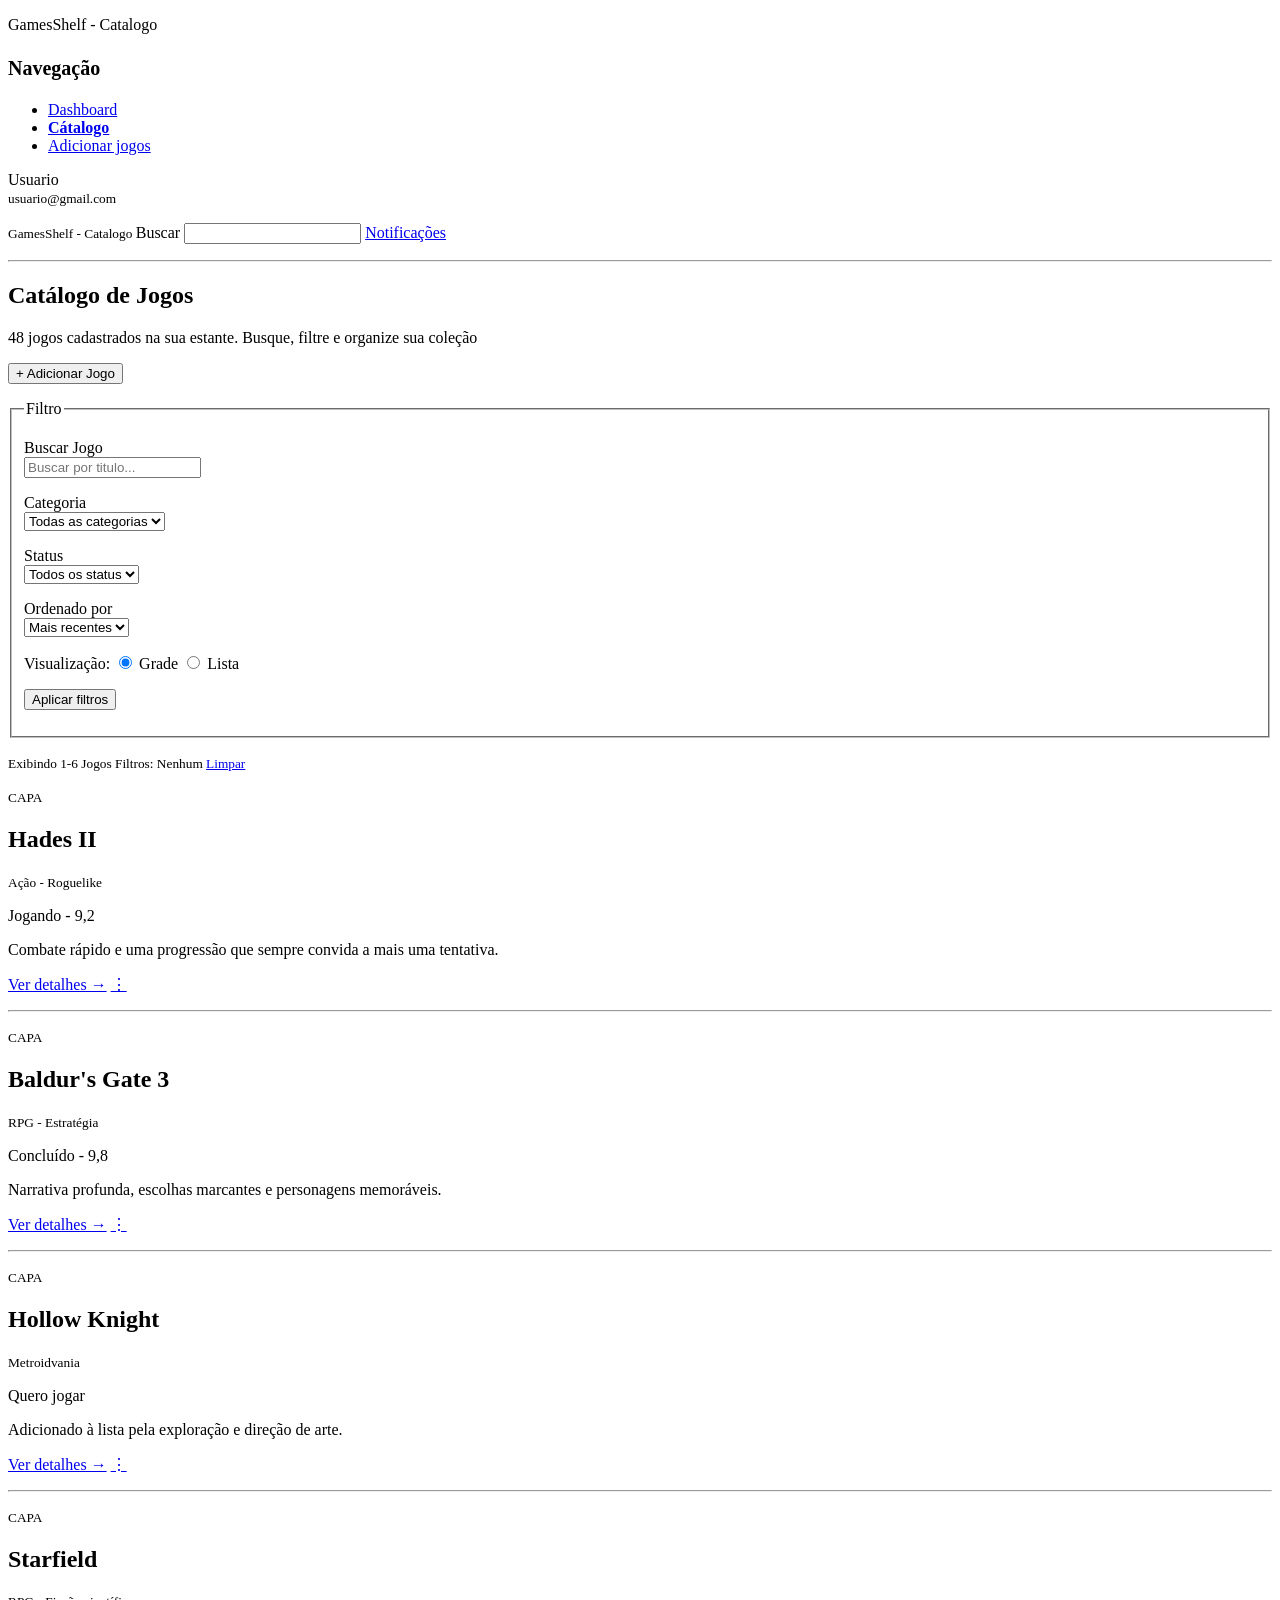
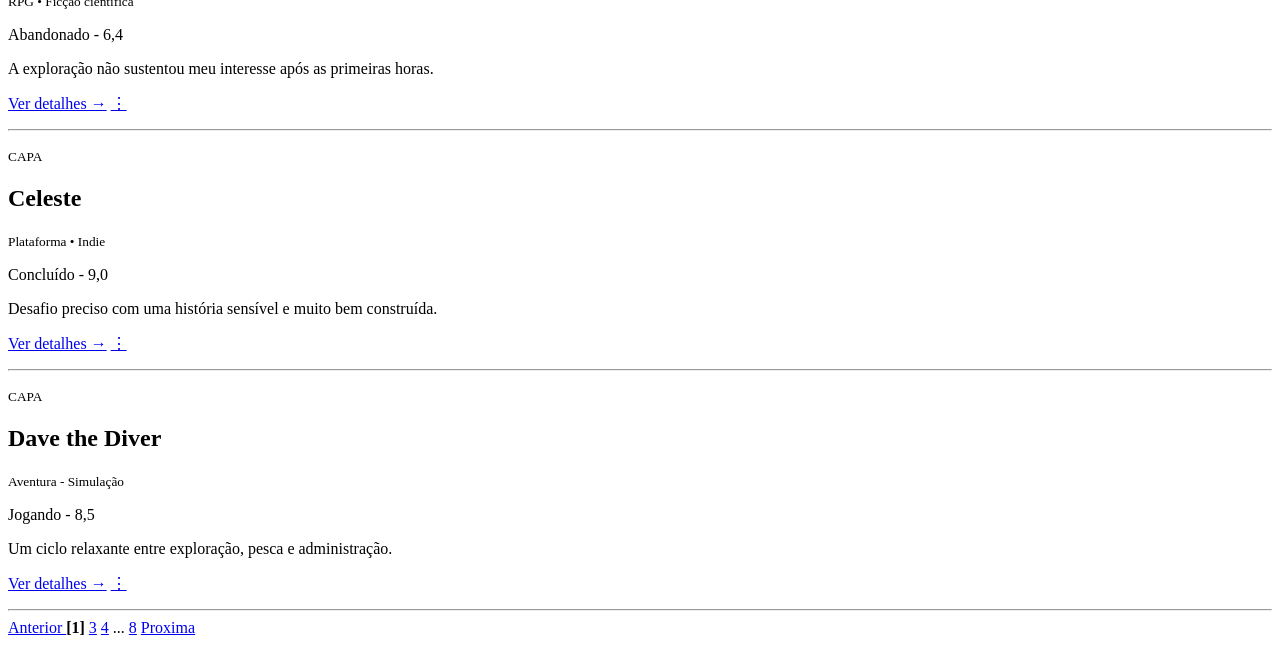
==== pages/catalogo.html @ 9e5dd13d "feat: adiciona página de catalogo" ====
<!DOCTYPE html>
<html lang="pt-br">
<head>
    <meta charset="UTF-8">
    <meta name="viewport" content="width=device-width, initial-scale=1.0">
    <title>GamesShelf </title>
</head>

<aside>
    <header>
    <p> GamesShelf - Catalogo </p>
    </header>

    <nav>
        <h2> <small> Navegação </small> </h2>
        <ul>
            <li><a href="dashboard.html"> Dashboard </a></li>
            <li><a href="catalogo.html" aria-current="page"> <strong> Cátalogo </strong> </a></li>
            <li><a href="adicionar-jogos.html">Adicionar jogos</a></li>
        </ul>
    </nav>

    <footer>
        <p> Usuario <br>
        <small> usuario@gmail.com </small> </p>
    </footer>
</aside>

<header>
    <p>
        <small> GamesShelf - Catalogo </small>
        <label for="busca-global"> Buscar </label>
        <input type="search" id="busca-global" name="busca-global">
        <a href="#" aria-label="Notificações">Notificações</a>

    </p>
</header>
<hr>

<body>

    <main>
        <section>
            <h1> Catálogo de Jogos </h1>
            <p> 48 jogos cadastrados na sua estante. Busque, filtre e organize sua coleção </p>
            <p> <a href="adicionar-jogo.html"> <button type="button"> + Adicionar Jogo </button> </a> </p>
        </section>


        <section aria-label="Filtros">
            <form action="catalogo.html" method="get"> 
                <fieldset>  
                   <legend> Filtro </legend>

                   <p>
                        <label for="busca"> Buscar Jogo </label> <br>
                        <input type="search" id="busca" placeholder="Buscar por titulo...">
                    </p>

                    <p>
                        <label for="categoria"> Categoria </label> <br>
                        <select id="categoria" name="categoria">
                            <option value=""> Todas as categorias </option> 
                            <option value="acao"> Ação </option>
                            <option value="rpg"> RPG </option>
                            <option value="aventura"> Aventura </option>
                            <option value="plataforma"> Plataforma </option>
                            <option value="metroidvania"> Metroidvania </option>
                        </select>
                    </p>

                    <p>
                        <label for="status"> Status </label> <br>
                        <select id="status" name="status">
                            <option value=""> Todos os status </option>
                            <option value="quero-jogar"> Quero jogar </option>
                            <option value="concluido"> Concluido </option>
                            <option value="jogando"> Jogando  </option>
                            <option value="abandonado"> Abandonado </option>
                        </select>
                    </p>

                    <p>
                        <label id="ordem"> Ordenado por </label> <br>
                        <select id="ordem" name="ordem">
                            <option value=""> Mais recentes </option>
                            <option value="maior-nota"> Maior nota </option>
                            <option value="titulo"> Titulo (A-Z) </option>
                        </select>
                    </p>

                    <div> 
                    
                        
                      <p>
                          Visualização:
                          <label> <input type="radio" name="visao" value="grade" checked> Grade </label>
                          <label> <input type="radio" name="visao" value="lista"> Lista </label>
                      </p>

                      <p>
                          <button type="submit"> Aplicar filtros </button>
                      </p>

                    </div>

                </fieldset>
            </form>      
        </section>

        <div>
            <p><small> Exibindo 1-6 Jogos </small>
            <span></span>
            <small> Filtros: Nenhum <a href="catalogo.html"> Limpar </a></small>
            </p>
        </div>



        <section aria-label="Jogos">

            <article>
                 <p><small>CAPA</small></p>
                <h2>Hades II</h2>
                 <p><small>Ação - Roguelike</small></p>
                 <p>Jogando - 9,2</p>
                 <p>Combate rápido e uma progressão que sempre convida a mais uma tentativa.</p>
                <p><a href="detalhes-jogo.html">Ver detalhes →</a> <span></span> <a href="#" aria-label="Mais opções">⋮</a></p>
            </article>
            <hr>

            <article>
                <p><small>CAPA</small></p>
                <h2>Baldur's Gate 3</h2>
                <p><small>RPG - Estratégia</small></p>
                <p>Concluído - 9,8</p>
                <p>Narrativa profunda, escolhas marcantes e personagens memoráveis.</p>
                <p><a href="detalhes-jogo.html">Ver detalhes →</a> <span></span> <a href="#" aria-label="Mais opções">⋮</a></p>
            </article>
            <hr>

            <article>
                <p><small>CAPA</small></p>
                <h2>Hollow Knight</h2>
                <p><small>Metroidvania</small></p>
                <p>Quero jogar </p>
                <p>Adicionado à lista pela exploração e direção de arte.</p>
                <p><a href="detalhes-jogo.html">Ver detalhes →</a> <span></span> <a href="#" aria-label="Mais opções">⋮</a></p>
            </article>
            <hr>

            <article>
                <p><small>CAPA</small></p>
                <h2>Starfield</h2>
                <p><small>RPG • Ficção científica</small></p>
                <p>Abandonado - 6,4</p>
                <p>A exploração não sustentou meu interesse após as primeiras horas.</p>
                <p><a href="detalhes-jogo.html">Ver detalhes →</a> <span></span> <a href="#" aria-label="Mais opções">⋮</a></p>
            </article>
            <hr>

            <article>
                <p><small>CAPA</small></p>
                <h2>Celeste</h2>
                <p><small>Plataforma • Indie</small></p>
                <p>Concluído - 9,0</p>
                <p>Desafio preciso com uma história sensível e muito bem construída.</p>
                <p><a href="detalhes-jogo.html">Ver detalhes →</a> <span></span> <a href="#" aria-label="Mais opções">⋮</a></p>
            </article>
            <hr>

            <article>
                <p><small>CAPA</small></p>
                <h2>Dave the Diver</h2>
                <p><small>Aventura - Simulação</small></p>
                <p>Jogando - 8,5</p>
                <p>Um ciclo relaxante entre exploração, pesca e administração.</p>
                <p><a href="detalhes-jogo.html">Ver detalhes →</a> <span></span>  <a href="#" aria-label="Mais opções">⋮</a></p>
            </article>
            <hr>

        </section>

        <div>
            <nav>
                <a href="#"> Anterior </a>
                <strong aria-label="page"> [1] </strong>
                <a href="#">3</a>
                <a href="#">4</a>
                ...
                <a href="#">8</a>
                <a href="#">Proxima</a>
            </nav>
        </div>

    </main>
    
</body>
</html>
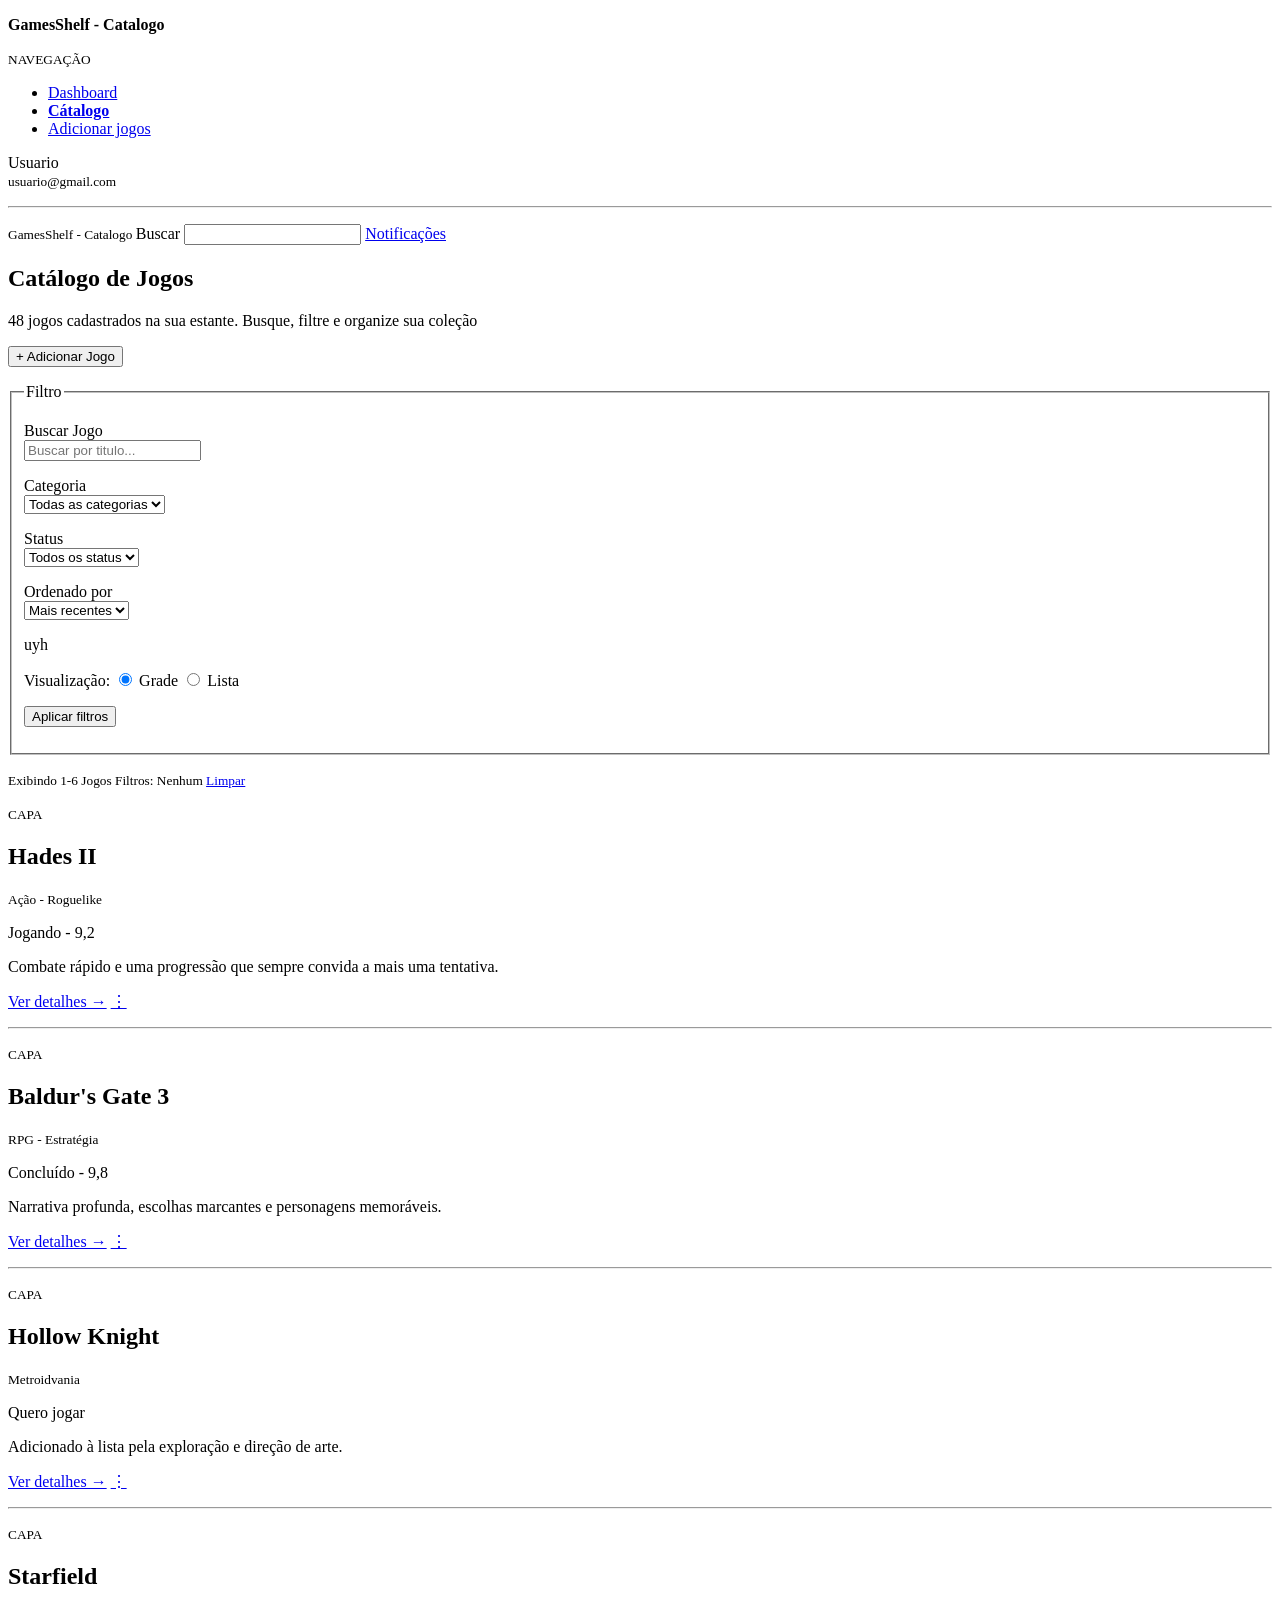
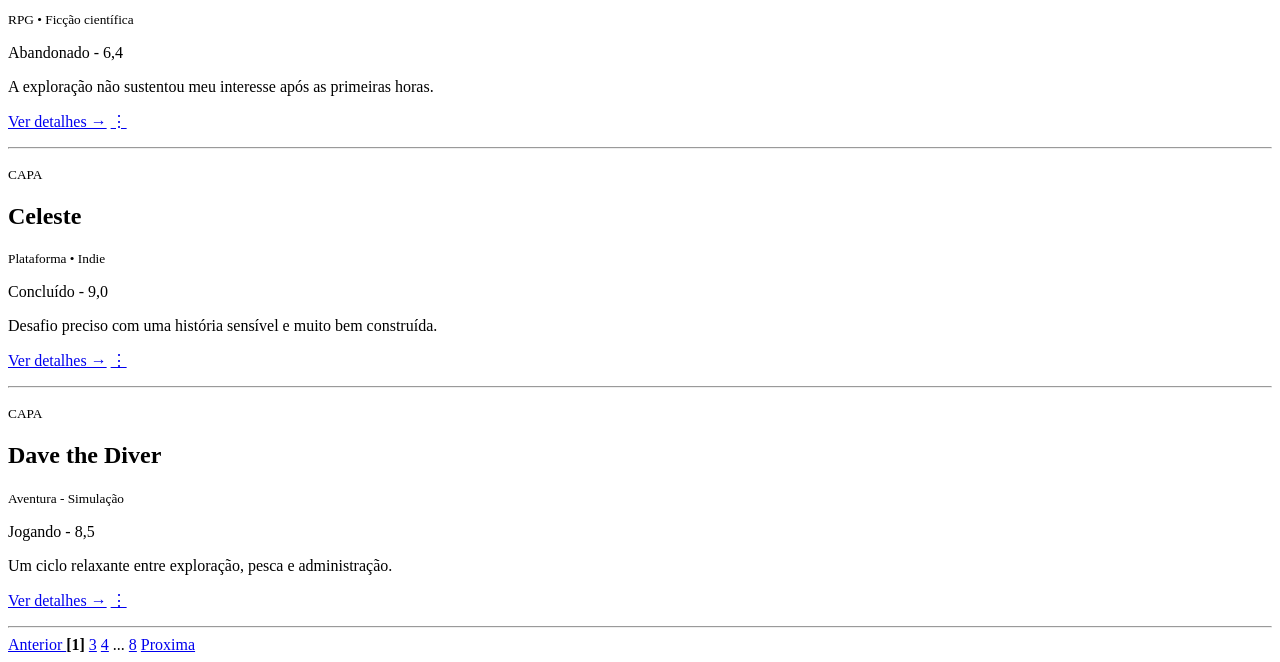
==== commit 7e6faa6a: "feat: corrige e adiciona tags e valores" ====
--- a/pages/catalogo.html
+++ b/pages/catalogo.html
@@ -8,11 +8,11 @@
 
 <aside>
     <header>
-    <p> GamesShelf - Catalogo </p>
+    <p><strong> GamesShelf - Catalogo </strong> </p>
     </header>
 
     <nav>
-        <h2> <small> Navegação </small> </h2>
+        <p> <small> NAVEGAÇÃO </small> </p>
         <ul>
             <li><a href="dashboard.html"> Dashboard </a></li>
             <li><a href="catalogo.html" aria-current="page"> <strong> Cátalogo </strong> </a></li>
@@ -24,7 +24,10 @@
         <p> Usuario <br>
         <small> usuario@gmail.com </small> </p>
     </footer>
+    
 </aside>
+
+<hr>
 
 <header>
     <p>
@@ -35,7 +38,7 @@
 
     </p>
 </header>
-<hr>
+
 
 <body>
 
@@ -91,7 +94,7 @@
 
                     <div> 
                     
-                        
+                        uyh
                       <p>
                           Visualização:
                           <label> <input type="radio" name="visao" value="grade" checked> Grade </label>
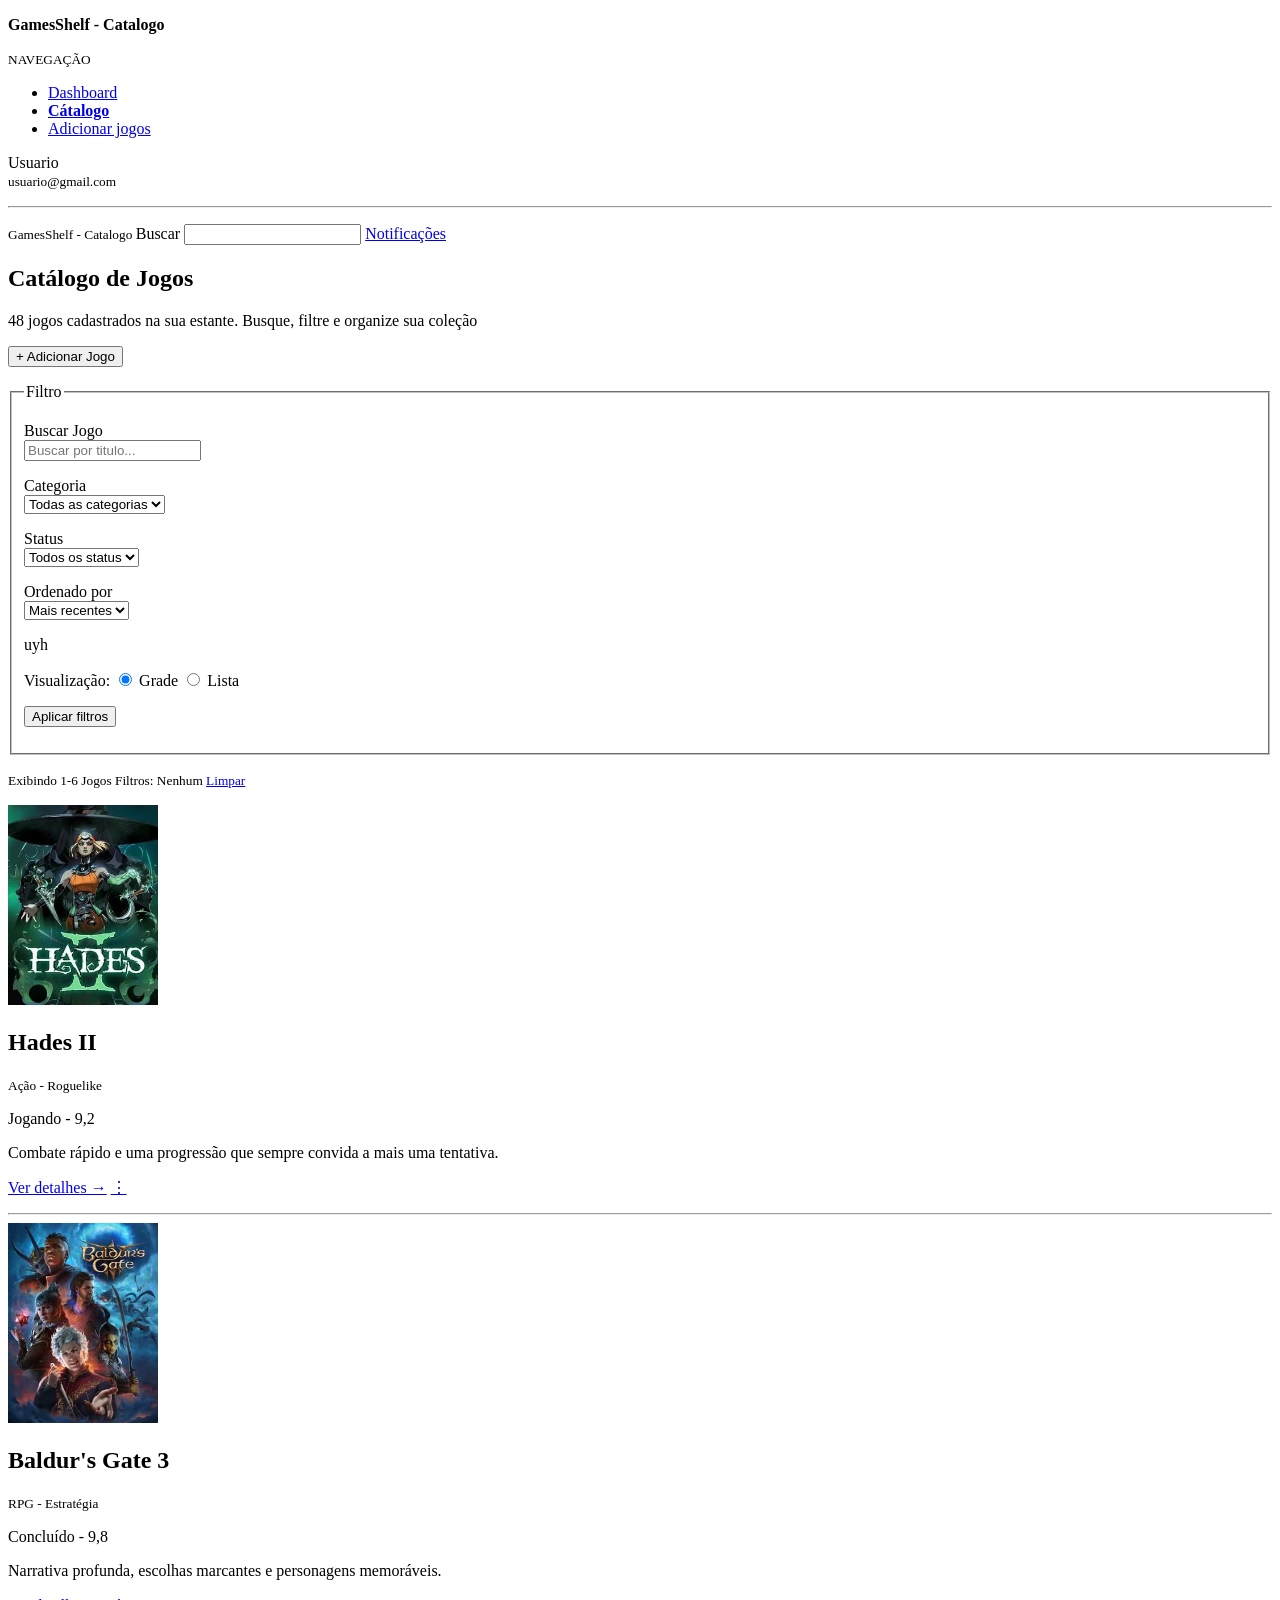
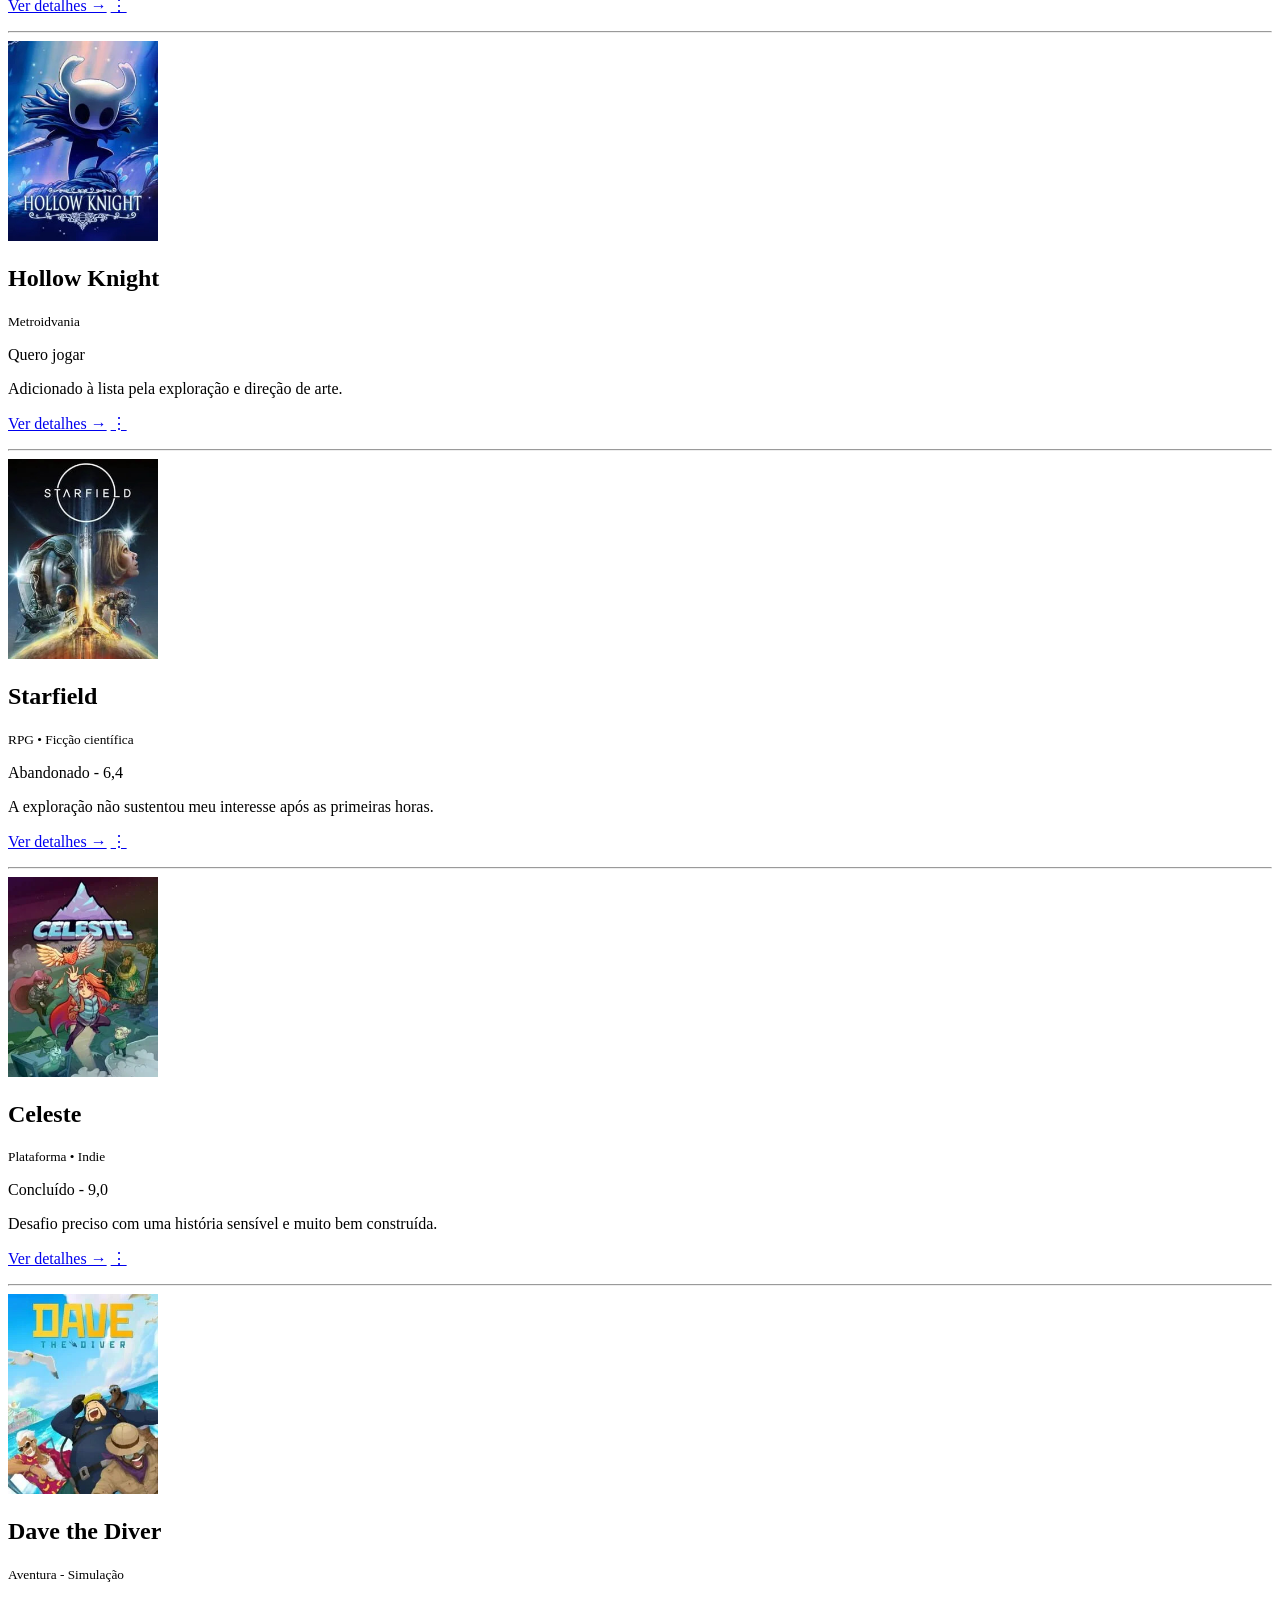
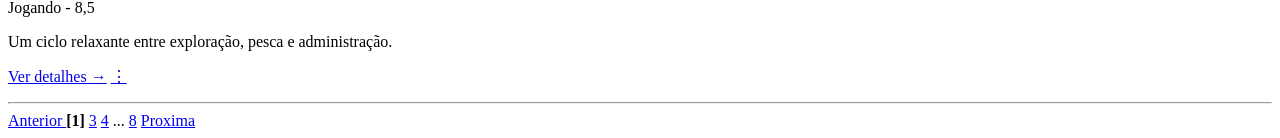
==== commit 4a34696f: "feat: adiciona página de detalhes de jogos e capas para dashboard e catalogo" ====
--- a/pages/catalogo.html
+++ b/pages/catalogo.html
@@ -8,7 +8,7 @@
 
 <aside>
     <header>
-    <p><strong> GamesShelf - Catalogo </strong> </p>
+        <p><strong> GamesShelf - Catalogo </strong> </p>
     </header>
 
     <nav>
@@ -123,7 +123,7 @@
         <section aria-label="Jogos">
 
             <article>
-                 <p><small>CAPA</small></p>
+                <img src="../assets/imgs/Hades.jpg" alt="Capa de Hades II" width="150">
                 <h2>Hades II</h2>
                  <p><small>Ação - Roguelike</small></p>
                  <p>Jogando - 9,2</p>
@@ -133,7 +133,7 @@
             <hr>
 
             <article>
-                <p><small>CAPA</small></p>
+                <img src="../assets/imgs/Baldurs.jpg" alt="Capa de Baldur's Gate 3" width="150">
                 <h2>Baldur's Gate 3</h2>
                 <p><small>RPG - Estratégia</small></p>
                 <p>Concluído - 9,8</p>
@@ -143,7 +143,7 @@
             <hr>
 
             <article>
-                <p><small>CAPA</small></p>
+                <img src="../assets/imgs/Hollow.jpg" alt="Capa de Hollow Knight" width="150">
                 <h2>Hollow Knight</h2>
                 <p><small>Metroidvania</small></p>
                 <p>Quero jogar </p>
@@ -153,7 +153,7 @@
             <hr>
 
             <article>
-                <p><small>CAPA</small></p>
+                <img src="../assets/imgs/Star.jpg" alt="Capa de Starfield" width="150">
                 <h2>Starfield</h2>
                 <p><small>RPG • Ficção científica</small></p>
                 <p>Abandonado - 6,4</p>
@@ -163,7 +163,7 @@
             <hr>
 
             <article>
-                <p><small>CAPA</small></p>
+                <img src="../assets/imgs/Celeste.jpg" alt="Capa de Celeste" width="150">
                 <h2>Celeste</h2>
                 <p><small>Plataforma • Indie</small></p>
                 <p>Concluído - 9,0</p>
@@ -173,7 +173,7 @@
             <hr>
 
             <article>
-                <p><small>CAPA</small></p>
+                <img src="../assets/imgs/Dave.jpg" alt="Capa de Daven the Diver" width="150">
                 <h2>Dave the Diver</h2>
                 <p><small>Aventura - Simulação</small></p>
                 <p>Jogando - 8,5</p>
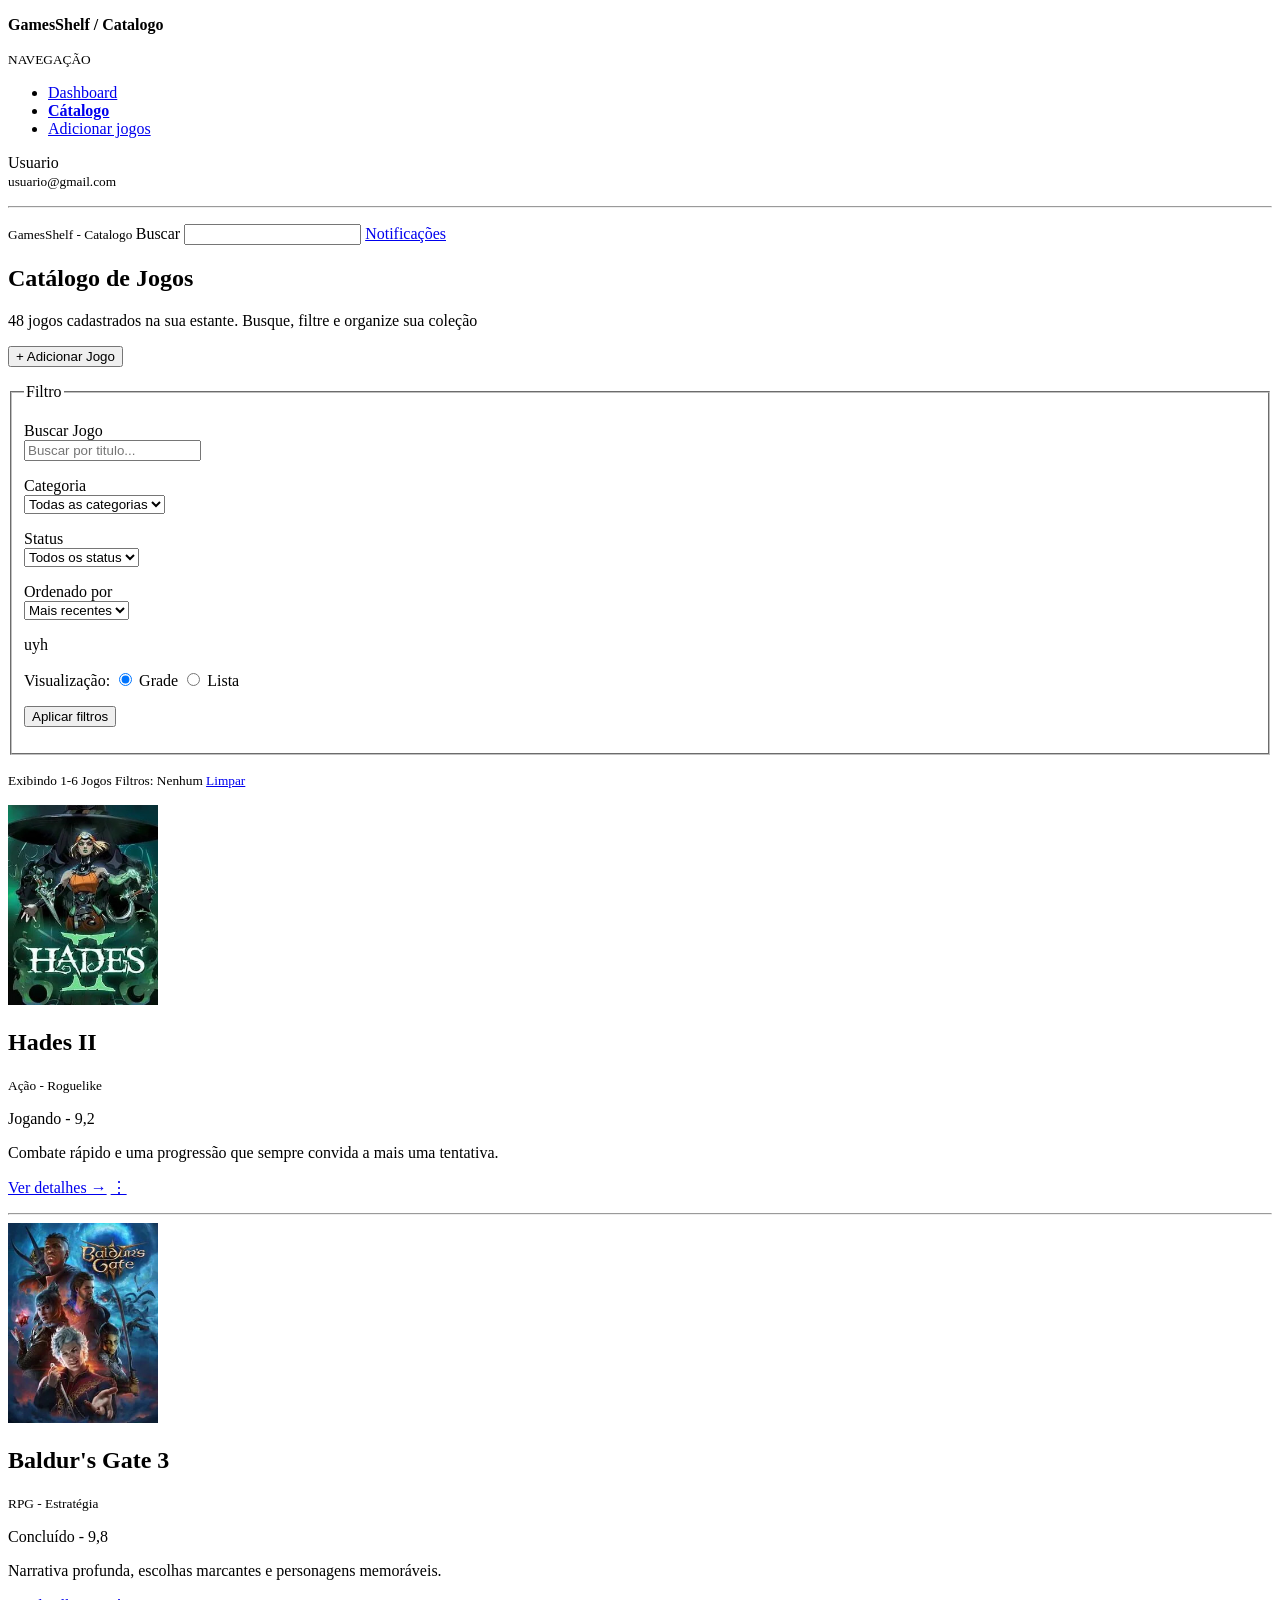
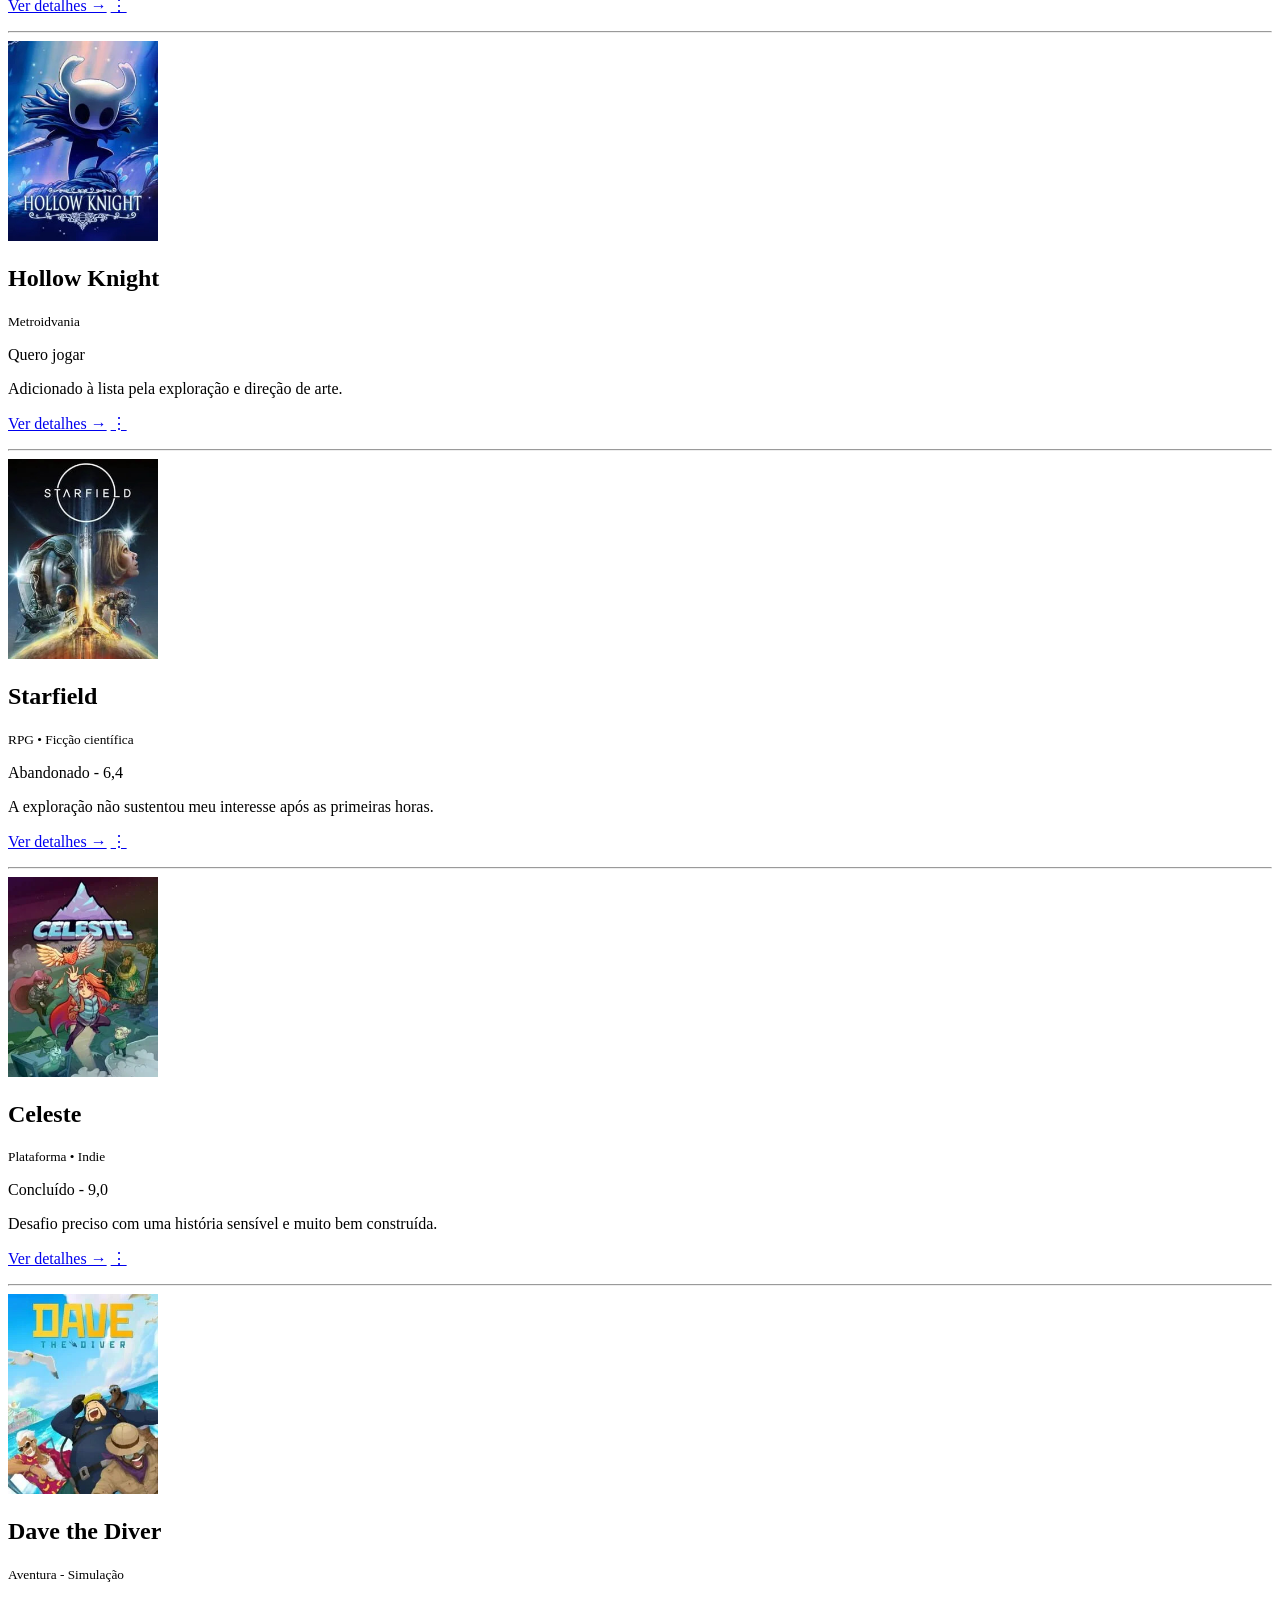
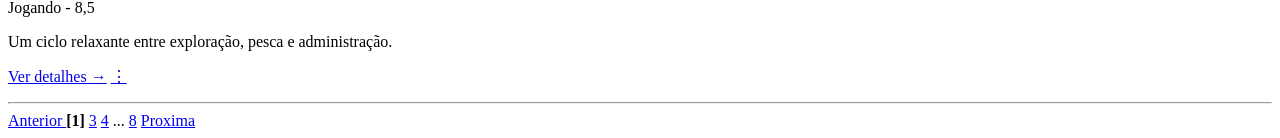
==== commit 10b65b78: "feat: adiciona página de edição de jogo" ====
--- a/pages/catalogo.html
+++ b/pages/catalogo.html
@@ -8,7 +8,7 @@
 
 <aside>
     <header>
-        <p><strong> GamesShelf - Catalogo </strong> </p>
+        <p><strong> GamesShelf / Catalogo </strong> </p>
     </header>
 
     <nav>
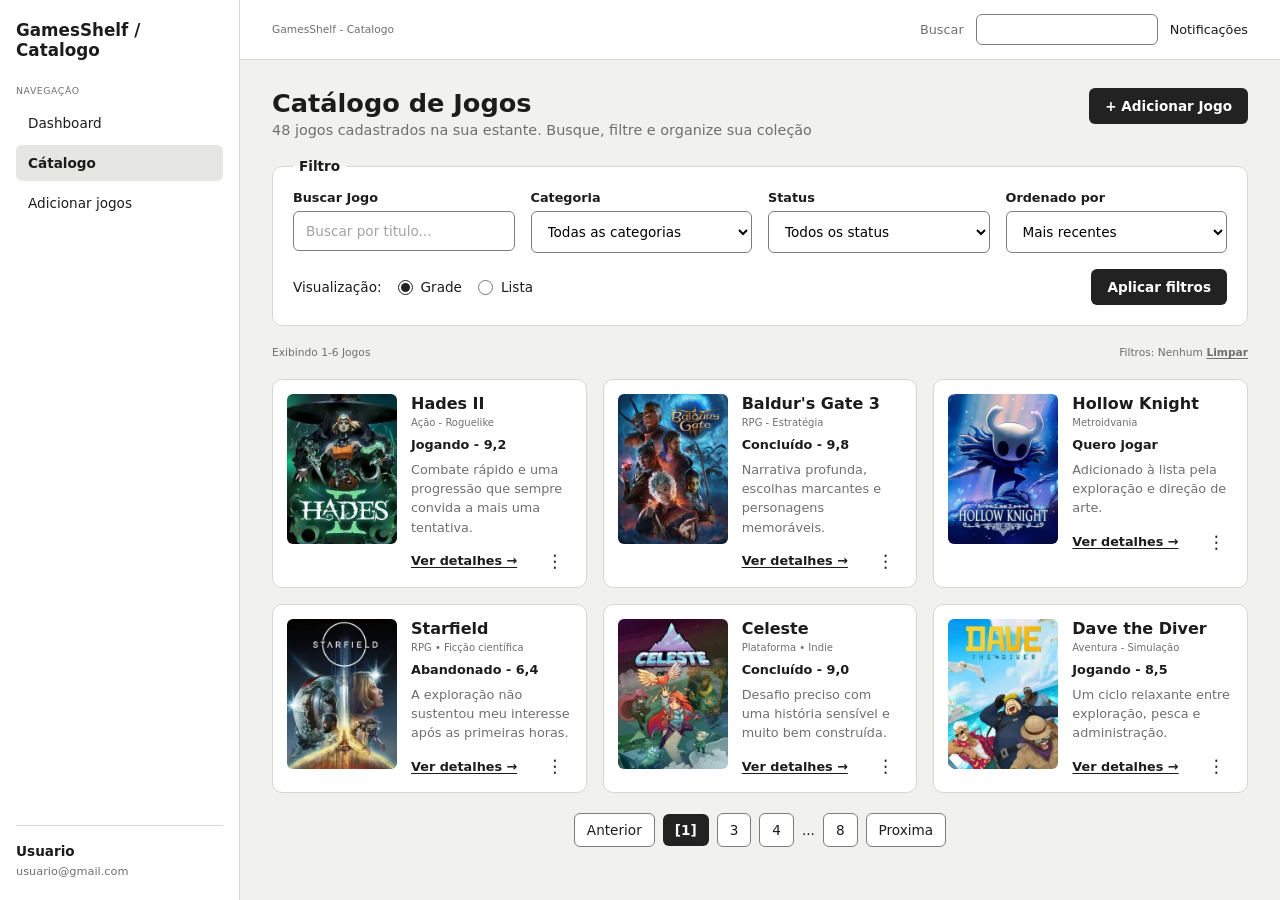
==== commit febaa58e: "feat: adiciona classes e css ao catalogo" ====
--- a/pages/catalogo.html
+++ b/pages/catalogo.html
@@ -4,65 +4,64 @@
     <meta charset="UTF-8">
     <meta name="viewport" content="width=device-width, initial-scale=1.0">
     <title>GamesShelf </title>
+    <link rel="stylesheet" href="../assets/css/catalogo.css">
 </head>
 
-<aside>
-    <header>
-        <p><strong> GamesShelf / Catalogo </strong> </p>
+<body class="pagina-app">
+
+<aside class="barra-lateral">
+    <header class="marca">
+        <p class="marca__nome"><strong> GamesShelf / Catalogo </strong> </p>
     </header>
 
-    <nav>
-        <p> <small> NAVEGAÇÃO </small> </p>
-        <ul>
-            <li><a href="dashboard.html"> Dashboard </a></li>
-            <li><a href="catalogo.html" aria-current="page"> <strong> Cátalogo </strong> </a></li>
-            <li><a href="adicionar-jogos.html">Adicionar jogos</a></li>
+    <nav class="menu">
+        <p class="menu__rotulo"> <small> NAVEGAÇÃO </small> </p>
+        <ul class="menu__lista">
+            <li class="menu__item"><a class="menu__link" href="dashboard.html"> Dashboard </a></li>
+            <li class="menu__item"><a class="menu__link menu__link--ativo" href="catalogo.html" aria-current="page"> <strong> Cátalogo </strong> </a></li>
+            <li class="menu__item"><a class="menu__link" href="editar-jogo.html">Adicionar jogos</a></li>
         </ul>
     </nav>
 
-    <footer>
-        <p> Usuario <br>
-        <small> usuario@gmail.com </small> </p>
+    <footer class="usuario">
+        <p class="usuario__nome"> Usuario <br>
+        <small class="usuario__email"> usuario@gmail.com </small> </p>
     </footer>
     
 </aside>
 
-<hr>
+<hr class="divisor">
 
-<header>
-    <p>
-        <small> GamesShelf - Catalogo </small>
-        <label for="busca-global"> Buscar </label>
-        <input type="search" id="busca-global" name="busca-global">
-        <a href="#" aria-label="Notificações">Notificações</a>
-
+<header class="topo">
+    <p class="topo__conteudo">
+        <small class="topo__caminho"> GamesShelf - Catalogo </small>
+        <label class="topo__rotulo" for="busca-global"> Buscar </label>
+        <input class="topo__busca" type="search" id="busca-global" name="busca-global">
+        <a class="topo__notificacoes" href="#" aria-label="Notificações">Notificações</a>
     </p>
 </header>
 
-
-<body>
-
-    <main>
-        <section>
-            <h1> Catálogo de Jogos </h1>
-            <p> 48 jogos cadastrados na sua estante. Busque, filtre e organize sua coleção </p>
-            <p> <a href="adicionar-jogo.html"> <button type="button"> + Adicionar Jogo </button> </a> </p>
+    <main class="conteudo">
+        <section class="cabecalho-pagina">
+            <h1 class="cabecalho-pagina__titulo"> Catálogo de Jogos </h1>
+            <p class="cabecalho-pagina__descricao"> 48 jogos cadastrados na sua estante. Busque, filtre e organize sua coleção </p>
+            <p class="cabecalho-pagina__acoes"> <a class="link" href="editar-jogo.html"> <button class="botao botao--principal" type="button"> + Adicionar Jogo </button> </a> </p>
         </section>
 
 
-        <section aria-label="Filtros">
-            <form action="catalogo.html" method="get"> 
-                <fieldset>  
-                   <legend> Filtro </legend>
+        <section class="filtros" aria-label="Filtros">
+            <form class="filtros__form" action="catalogo.html" method="get"> 
+                <fieldset class="filtros__grupo">  
+                   <legend class="filtros__titulo"> Filtro </legend>
 
-                   <p>
-                        <label for="busca"> Buscar Jogo </label> <br>
-                        <input type="search" id="busca" placeholder="Buscar por titulo...">
+                   <p class="campo">
+                        <label class="campo__rotulo" for="busca"> Buscar Jogo </label> <br>
+                        <input class="campo__input" type="search" id="busca" placeholder="Buscar por titulo...">
                     </p>
 
-                    <p>
-                        <label for="categoria"> Categoria </label> <br>
-                        <select id="categoria" name="categoria">
+                    <p class="campo">
+                        <label class="campo__rotulo" for="categoria"> Categoria </label> <br>
+                        <select class="campo__select" id="categoria" name="categoria">
                             <option value=""> Todas as categorias </option> 
                             <option value="acao"> Ação </option>
                             <option value="rpg"> RPG </option>
@@ -72,9 +71,9 @@
                         </select>
                     </p>
 
-                    <p>
-                        <label for="status"> Status </label> <br>
-                        <select id="status" name="status">
+                    <p class="campo">
+                        <label class="campo__rotulo" for="status"> Status </label> <br>
+                        <select class="campo__select" id="status" name="status">
                             <option value=""> Todos os status </option>
                             <option value="quero-jogar"> Quero jogar </option>
                             <option value="concluido"> Concluido </option>
@@ -83,26 +82,25 @@
                         </select>
                     </p>
 
-                    <p>
-                        <label id="ordem"> Ordenado por </label> <br>
-                        <select id="ordem" name="ordem">
+                    <p class="campo">
+                        <label class="campo__rotulo" for="ordem"> Ordenado por </label> <br>
+                        <select class="campo__select" id="ordem" name="ordem">
                             <option value=""> Mais recentes </option>
                             <option value="maior-nota"> Maior nota </option>
                             <option value="titulo"> Titulo (A-Z) </option>
                         </select>
                     </p>
 
-                    <div> 
-                    
-                        uyh
-                      <p>
+                    <div class="filtros__extras"> 
+
+                      <p class="filtros__visao">
                           Visualização:
-                          <label> <input type="radio" name="visao" value="grade" checked> Grade </label>
-                          <label> <input type="radio" name="visao" value="lista"> Lista </label>
+                          <label class="opcao"> <input class="opcao__input" type="radio" name="visao" value="grade" checked> Grade </label>
+                          <label class="opcao"> <input class="opcao__input" type="radio" name="visao" value="lista"> Lista </label>
                       </p>
 
-                      <p>
-                          <button type="submit"> Aplicar filtros </button>
+                      <p class="filtros__acoes">
+                          <button class="botao botao--principal" type="submit"> Aplicar filtros </button>
                       </p>
 
                     </div>
@@ -111,88 +109,87 @@
             </form>      
         </section>
 
-        <div>
-            <p><small> Exibindo 1-6 Jogos </small>
-            <span></span>
-            <small> Filtros: Nenhum <a href="catalogo.html"> Limpar </a></small>
+        <div class="resumo">
+            <p class="resumo__texto"><small class="resumo__total"> Exibindo 1-6 Jogos </small>
+            <span class="resumo__separador"></span>
+            <small class="resumo__filtros"> Filtros: Nenhum <a class="link" href="catalogo.html"> Limpar </a></small>
             </p>
         </div>
 
 
+        <section class="lista-jogos" aria-label="Jogos">
 
-        <section aria-label="Jogos">
+            <article class="cartao-jogo">
+                <img class="cartao-jogo__capa" src="../assets/imgs/Hades.jpg" alt="Capa de Hades II" width="150">
+                <h2 class="cartao-jogo__titulo">Hades II</h2>
+                <p class="cartao-jogo__generos"><small>Ação - Roguelike</small></p>
+                <p class="cartao-jogo__status">Jogando - 9,2</p>
+                <p class="cartao-jogo__descricao">Combate rápido e uma progressão que sempre convida a mais uma tentativa.</p>
+                <p class="cartao-jogo__acoes"><a class="link" href="detalhes-jogo.html">Ver detalhes →</a> <span class="cartao-jogo__separador"></span> <a class="cartao-jogo__menu" href="#" aria-label="Mais opções">⋮</a></p>
+            </article>
+            <hr class="divisor">
 
-            <article>
-                <img src="../assets/imgs/Hades.jpg" alt="Capa de Hades II" width="150">
-                <h2>Hades II</h2>
-                 <p><small>Ação - Roguelike</small></p>
-                 <p>Jogando - 9,2</p>
-                 <p>Combate rápido e uma progressão que sempre convida a mais uma tentativa.</p>
-                <p><a href="detalhes-jogo.html">Ver detalhes →</a> <span></span> <a href="#" aria-label="Mais opções">⋮</a></p>
+            <article class="cartao-jogo">
+                <img class="cartao-jogo__capa" src="../assets/imgs/Baldurs.jpg" alt="Capa de Baldur's Gate 3" width="150">
+                <h2 class="cartao-jogo__titulo">Baldur's Gate 3</h2>
+                <p class="cartao-jogo__generos"><small>RPG - Estratégia</small></p>
+                <p class="cartao-jogo__status">Concluído - 9,8</p>
+                <p class="cartao-jogo__descricao">Narrativa profunda, escolhas marcantes e personagens memoráveis.</p>
+                <p class="cartao-jogo__acoes"><a class="link" href="detalhes-jogo.html">Ver detalhes →</a> <span class="cartao-jogo__separador"></span> <a class="cartao-jogo__menu" href="#" aria-label="Mais opções">⋮</a></p>
             </article>
-            <hr>
+            <hr class="divisor">
 
-            <article>
-                <img src="../assets/imgs/Baldurs.jpg" alt="Capa de Baldur's Gate 3" width="150">
-                <h2>Baldur's Gate 3</h2>
-                <p><small>RPG - Estratégia</small></p>
-                <p>Concluído - 9,8</p>
-                <p>Narrativa profunda, escolhas marcantes e personagens memoráveis.</p>
-                <p><a href="detalhes-jogo.html">Ver detalhes →</a> <span></span> <a href="#" aria-label="Mais opções">⋮</a></p>
+            <article class="cartao-jogo">
+                <img class="cartao-jogo__capa" src="../assets/imgs/Hollow.jpg" alt="Capa de Hollow Knight" width="150">
+                <h2 class="cartao-jogo__titulo">Hollow Knight</h2>
+                <p class="cartao-jogo__generos"><small>Metroidvania</small></p>
+                <p class="cartao-jogo__status">Quero jogar </p>
+                <p class="cartao-jogo__descricao">Adicionado à lista pela exploração e direção de arte.</p>
+                <p class="cartao-jogo__acoes"><a class="link" href="detalhes-jogo.html">Ver detalhes →</a> <span class="cartao-jogo__separador"></span> <a class="cartao-jogo__menu" href="#" aria-label="Mais opções">⋮</a></p>
             </article>
-            <hr>
+            <hr class="divisor">
 
-            <article>
-                <img src="../assets/imgs/Hollow.jpg" alt="Capa de Hollow Knight" width="150">
-                <h2>Hollow Knight</h2>
-                <p><small>Metroidvania</small></p>
-                <p>Quero jogar </p>
-                <p>Adicionado à lista pela exploração e direção de arte.</p>
-                <p><a href="detalhes-jogo.html">Ver detalhes →</a> <span></span> <a href="#" aria-label="Mais opções">⋮</a></p>
+            <article class="cartao-jogo">
+                <img class="cartao-jogo__capa" src="../assets/imgs/Star.jpg" alt="Capa de Starfield" width="150">
+                <h2 class="cartao-jogo__titulo">Starfield</h2>
+                <p class="cartao-jogo__generos"><small>RPG • Ficção científica</small></p>
+                <p class="cartao-jogo__status">Abandonado - 6,4</p>
+                <p class="cartao-jogo__descricao">A exploração não sustentou meu interesse após as primeiras horas.</p>
+                <p class="cartao-jogo__acoes"><a class="link" href="detalhes-jogo.html">Ver detalhes →</a> <span class="cartao-jogo__separador"></span> <a class="cartao-jogo__menu" href="#" aria-label="Mais opções">⋮</a></p>
             </article>
-            <hr>
+            <hr class="divisor">
 
-            <article>
-                <img src="../assets/imgs/Star.jpg" alt="Capa de Starfield" width="150">
-                <h2>Starfield</h2>
-                <p><small>RPG • Ficção científica</small></p>
-                <p>Abandonado - 6,4</p>
-                <p>A exploração não sustentou meu interesse após as primeiras horas.</p>
-                <p><a href="detalhes-jogo.html">Ver detalhes →</a> <span></span> <a href="#" aria-label="Mais opções">⋮</a></p>
+            <article class="cartao-jogo">
+                <img class="cartao-jogo__capa" src="../assets/imgs/Celeste.jpg" alt="Capa de Celeste" width="150">
+                <h2 class="cartao-jogo__titulo">Celeste</h2>
+                <p class="cartao-jogo__generos"><small>Plataforma • Indie</small></p>
+                <p class="cartao-jogo__status">Concluído - 9,0</p>
+                <p class="cartao-jogo__descricao">Desafio preciso com uma história sensível e muito bem construída.</p>
+                <p class="cartao-jogo__acoes"><a class="link" href="detalhes-jogo.html">Ver detalhes →</a> <span class="cartao-jogo__separador"></span> <a class="cartao-jogo__menu" href="#" aria-label="Mais opções">⋮</a></p>
             </article>
-            <hr>
+            <hr class="divisor">
 
-            <article>
-                <img src="../assets/imgs/Celeste.jpg" alt="Capa de Celeste" width="150">
-                <h2>Celeste</h2>
-                <p><small>Plataforma • Indie</small></p>
-                <p>Concluído - 9,0</p>
-                <p>Desafio preciso com uma história sensível e muito bem construída.</p>
-                <p><a href="detalhes-jogo.html">Ver detalhes →</a> <span></span> <a href="#" aria-label="Mais opções">⋮</a></p>
+            <article class="cartao-jogo">
+                <img class="cartao-jogo__capa" src="../assets/imgs/Dave.jpg" alt="Capa de Daven the Diver" width="150">
+                <h2 class="cartao-jogo__titulo">Dave the Diver</h2>
+                <p class="cartao-jogo__generos"><small>Aventura - Simulação</small></p>
+                <p class="cartao-jogo__status">Jogando - 8,5</p>
+                <p class="cartao-jogo__descricao">Um ciclo relaxante entre exploração, pesca e administração.</p>
+                <p class="cartao-jogo__acoes"><a class="link" href="detalhes-jogo.html">Ver detalhes →</a> <span class="cartao-jogo__separador"></span> <a class="cartao-jogo__menu" href="#" aria-label="Mais opções">⋮</a></p>
             </article>
-            <hr>
-
-            <article>
-                <img src="../assets/imgs/Dave.jpg" alt="Capa de Daven the Diver" width="150">
-                <h2>Dave the Diver</h2>
-                <p><small>Aventura - Simulação</small></p>
-                <p>Jogando - 8,5</p>
-                <p>Um ciclo relaxante entre exploração, pesca e administração.</p>
-                <p><a href="detalhes-jogo.html">Ver detalhes →</a> <span></span>  <a href="#" aria-label="Mais opções">⋮</a></p>
-            </article>
-            <hr>
+            <hr class="divisor">
 
         </section>
 
-        <div>
-            <nav>
-                <a href="#"> Anterior </a>
-                <strong aria-label="page"> [1] </strong>
-                <a href="#">3</a>
-                <a href="#">4</a>
+        <div class="paginacao-area">
+            <nav class="paginacao">
+                <a class="paginacao__link" href="#"> Anterior </a>
+                <strong class="paginacao__atual" aria-label="page"> [1] </strong>
+                <a class="paginacao__link" href="#">3</a>
+                <a class="paginacao__link" href="#">4</a>
                 ...
-                <a href="#">8</a>
-                <a href="#">Proxima</a>
+                <a class="paginacao__link" href="#">8</a>
+                <a class="paginacao__link" href="#">Proxima</a>
             </nav>
         </div>
 
--- a/assets/css/catalogo.css
+++ b/assets/css/catalogo.css
@@ -0,0 +1,409 @@
+* {
+  box-sizing: border-box;
+  margin: 0;
+  padding: 0;
+}
+
+.pagina-app {
+  font-family: system-ui, "Segoe UI", sans-serif;
+  color: #1c1c1c;
+  background: #f1f1ef;
+  min-height: 100vh;
+  display: grid;
+  grid-template-columns: 240px 1fr;
+  grid-template-rows: auto 1fr;
+}
+
+.divisor {
+  display: none;
+}
+
+.link {
+  color: inherit;
+  font-weight: 600;
+  text-underline-offset: 2px;
+}
+
+.botao {
+  width: 100%;
+  padding: 12px;
+  font: inherit;
+  font-size: 0.85rem;
+  font-weight: 600;
+  border: 0;
+  border-radius: 6px;
+  cursor: pointer;
+}
+
+.botao--principal {
+  color: #ffffff;
+  background: #222222;
+}
+
+.botao--principal:hover {
+  background: #000000;
+}
+
+.campo br {
+  display: none;
+}
+
+.campo__rotulo {
+  display: block;
+  font-size: 0.8rem;
+  font-weight: 600;
+  margin-bottom: 6px;
+}
+
+.campo__input,
+.campo__select {
+  width: 100%;
+  padding: 11px 12px;
+  font: inherit;
+  font-size: 0.85rem;
+  border: 1px solid #7d7d7b;
+  border-radius: 6px;
+  background: #ffffff;
+}
+
+.campo__input::placeholder {
+  color: #a3a3a3;
+}
+
+.campo__select {
+  cursor: pointer;
+}
+
+.opcao {
+  display: flex;
+  align-items: center;
+  gap: 8px;
+  cursor: pointer;
+}
+
+.opcao__input {
+  width: 15px;
+  height: 15px;
+  accent-color: #222222;
+}
+
+.barra-lateral {
+  grid-row: 1 / -1;
+  background: #ffffff;
+  border-right: 1px solid #d6d6d2;
+  padding: 20px 16px;
+  display: flex;
+  flex-direction: column;
+  gap: 24px;
+}
+
+.marca__nome {
+  font-size: 1.05rem;
+}
+
+.menu__rotulo {
+  font-size: 0.7rem;
+  letter-spacing: 0.05em;
+  color: #6f6f6f;
+  margin-bottom: 8px;
+}
+
+.menu__lista {
+  list-style: none;
+  display: flex;
+  flex-direction: column;
+  gap: 4px;
+}
+
+.menu__link {
+  display: block;
+  padding: 10px 12px;
+  border-radius: 6px;
+  font-size: 0.85rem;
+  color: #1c1c1c;
+  text-decoration: none;
+}
+
+.menu__link:hover {
+  background: #f1f1ef;
+}
+
+.menu__link--ativo {
+  background: #e6e6e3;
+}
+
+.usuario {
+  margin-top: auto;
+  padding-top: 16px;
+  border-top: 1px solid #d6d6d2;
+}
+
+.usuario__nome {
+  font-size: 0.85rem;
+  font-weight: 600;
+  line-height: 1.4;
+}
+
+.usuario__email {
+  font-weight: 400;
+  color: #6f6f6f;
+}
+
+.topo {
+  background: #ffffff;
+  border-bottom: 1px solid #d6d6d2;
+  padding: 14px 32px;
+}
+
+.topo__conteudo {
+  display: flex;
+  align-items: center;
+  gap: 12px;
+  font-size: 0.8rem;
+}
+
+.topo__caminho {
+  margin-right: auto;
+  color: #6f6f6f;
+}
+
+.topo__rotulo {
+  color: #6f6f6f;
+}
+
+.topo__busca {
+  padding: 7px 10px;
+  font: inherit;
+  border: 1px solid #7d7d7b;
+  border-radius: 6px;
+}
+
+.topo__notificacoes {
+  color: inherit;
+  text-decoration: none;
+}
+
+.conteudo {
+  padding: 28px 32px;
+  display: flex;
+  flex-direction: column;
+  gap: 20px;
+}
+
+.cabecalho-pagina {
+  display: grid;
+  grid-template-columns: 1fr auto;
+  column-gap: 16px;
+  align-items: start;
+}
+
+.cabecalho-pagina__titulo {
+  font-size: 1.6rem;
+}
+
+.cabecalho-pagina__descricao {
+  font-size: 0.9rem;
+  color: #6f6f6f;
+  margin-top: 4px;
+}
+
+.cabecalho-pagina__acoes {
+  grid-column: 2;
+  grid-row: 1 / span 2;
+}
+
+.cabecalho-pagina__acoes .link {
+  text-decoration: none;
+}
+
+.cabecalho-pagina__acoes .botao,
+.filtros__acoes .botao {
+  width: auto;
+  padding: 10px 16px;
+}
+
+.filtros__grupo {
+  background: #ffffff;
+  border: 1px solid #d6d6d2;
+  border-radius: 10px;
+  padding: 16px 20px 20px;
+  display: grid;
+  grid-template-columns: repeat(auto-fit, minmax(180px, 1fr));
+  gap: 16px;
+}
+
+.filtros__titulo {
+  padding-inline: 6px;
+  font-size: 0.85rem;
+  font-weight: 600;
+}
+
+.filtros__extras {
+  grid-column: 1 / -1;
+  display: flex;
+  justify-content: space-between;
+  align-items: center;
+  flex-wrap: wrap;
+  gap: 12px;
+}
+
+.filtros__visao {
+  display: flex;
+  align-items: center;
+  gap: 16px;
+  font-size: 0.85rem;
+}
+
+.resumo__texto {
+  display: flex;
+  align-items: center;
+  gap: 12px;
+  font-size: 0.8rem;
+  color: #6f6f6f;
+}
+
+.resumo__separador {
+  flex: 1;
+}
+
+.lista-jogos {
+  display: grid;
+  grid-template-columns: repeat(auto-fill, minmax(280px, 1fr));
+  gap: 16px;
+}
+
+.cartao-jogo {
+  background: #ffffff;
+  border: 1px solid #d6d6d2;
+  border-radius: 10px;
+  padding: 14px;
+  display: grid;
+  grid-template-columns: 110px 1fr;
+  column-gap: 14px;
+  align-content: start;
+}
+
+.cartao-jogo__capa {
+  grid-column: 1;
+  grid-row: 1 / span 5;
+  width: 110px;
+  height: 150px;
+  object-fit: cover;
+  border-radius: 6px;
+  background: #ececea;
+}
+
+.cartao-jogo > :not(.cartao-jogo__capa) {
+  grid-column: 2;
+}
+
+.cartao-jogo__titulo {
+  font-size: 1rem;
+  margin-bottom: 2px;
+}
+
+.cartao-jogo__generos {
+  font-size: 0.75rem;
+  color: #6f6f6f;
+  margin-bottom: 8px;
+}
+
+.cartao-jogo__status {
+  font-size: 0.8rem;
+  font-weight: 600;
+  margin-bottom: 8px;
+}
+
+.cartao-jogo__descricao {
+  font-size: 0.8rem;
+  line-height: 1.5;
+  color: #6f6f6f;
+  margin-bottom: 12px;
+}
+
+.cartao-jogo__acoes {
+  display: flex;
+  align-items: center;
+  font-size: 0.8rem;
+  margin-top: auto;
+}
+
+.cartao-jogo__separador {
+  flex: 1;
+}
+
+.cartao-jogo__menu {
+  padding: 2px 8px;
+  color: inherit;
+  text-decoration: none;
+  font-size: 1.1rem;
+}
+
+.paginacao-area {
+  display: flex;
+  justify-content: center;
+}
+
+.paginacao {
+  display: flex;
+  align-items: center;
+  gap: 8px;
+  font-size: 0.85rem;
+}
+
+.paginacao__link,
+.paginacao__atual {
+  padding: 8px 12px;
+  border-radius: 6px;
+}
+
+.paginacao__link {
+  background: #ffffff;
+  border: 1px solid #7d7d7b;
+  color: inherit;
+  text-decoration: none;
+}
+
+.paginacao__link:hover {
+  background: #ececea;
+}
+
+.paginacao__atual {
+  background: #222222;
+  color: #ffffff;
+}
+
+@media (max-width: 860px) {
+  .pagina-app {
+    grid-template-columns: 1fr;
+    grid-template-rows: auto;
+  }
+
+  .barra-lateral {
+    grid-row: auto;
+    border-right: 0;
+    border-bottom: 1px solid #d6d6d2;
+  }
+
+  .topo {
+    padding: 12px 16px;
+  }
+
+  .topo__conteudo {
+    flex-wrap: wrap;
+  }
+
+  .conteudo {
+    padding: 20px 16px;
+  }
+
+  .cabecalho-pagina {
+    grid-template-columns: 1fr;
+    row-gap: 12px;
+  }
+
+  .cabecalho-pagina__acoes {
+    grid-column: 1;
+    grid-row: auto;
+  }
+}
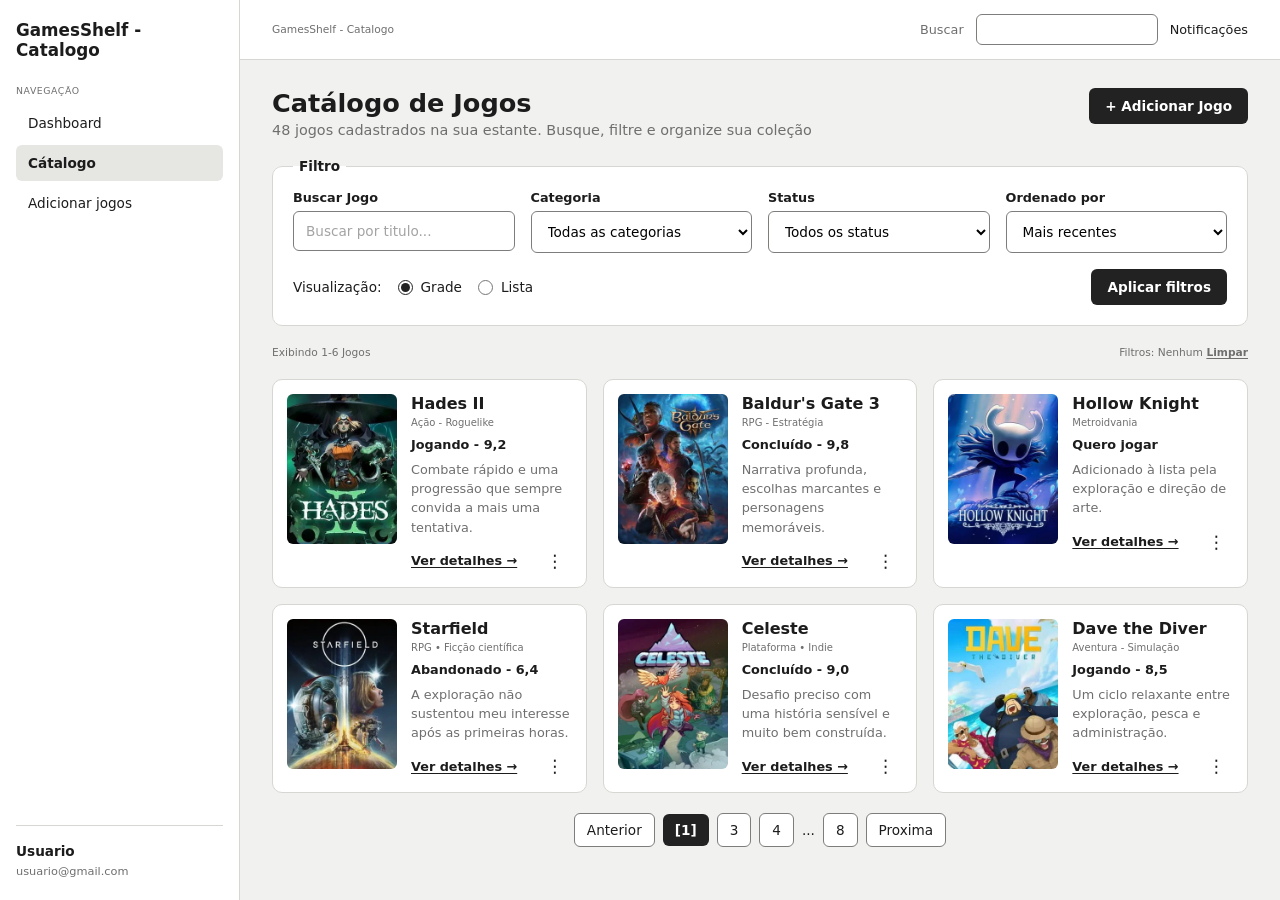
==== commit a74251e3: "fix: corrigo erros no codigo" ====
--- a/pages/catalogo.html
+++ b/pages/catalogo.html
@@ -5,13 +5,14 @@
     <meta name="viewport" content="width=device-width, initial-scale=1.0">
     <title>GamesShelf </title>
     <link rel="stylesheet" href="../assets/css/catalogo.css">
+    <script src="../assets/js/catalogo.js" defer></script>
 </head>
 
 <body class="pagina-app">
 
 <aside class="barra-lateral">
     <header class="marca">
-        <p class="marca__nome"><strong> GamesShelf / Catalogo </strong> </p>
+        <p class="marca__nome"><strong> GamesShelf - Catalogo </strong> </p>
     </header>
 
     <nav class="menu">
